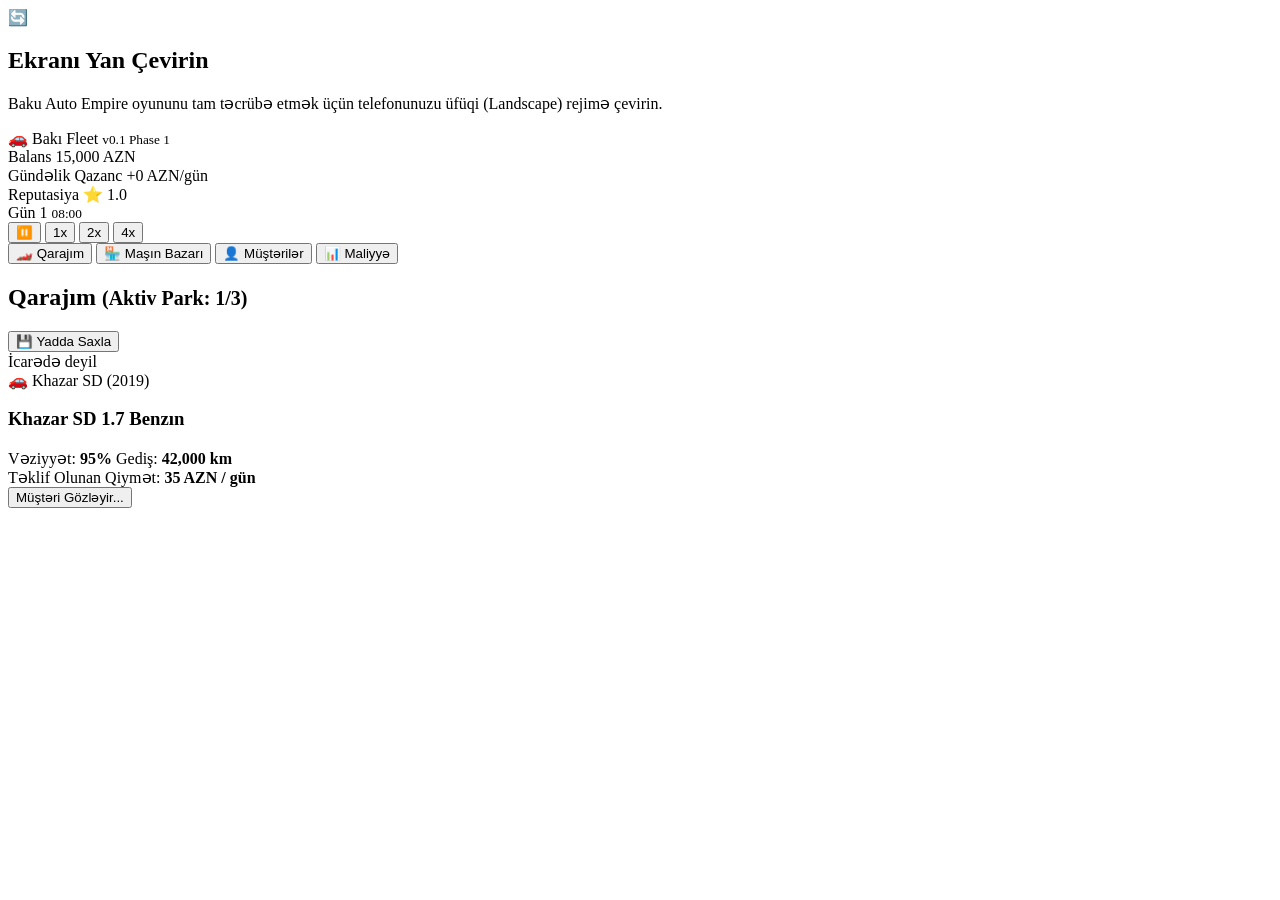
==== indext.html @ 3c3bf1e6 "Create indext.html" ====
<!DOCTYPE html>
<html lang="az">
<head>
    <meta charset="UTF-8">
    <meta name="viewport" content="width=device-width, initial-scale=1.0, maximum-scale=1.0, user-scalable=no">
    <title>Baku Auto Empire - Business Simulator</title>
    <link rel="stylesheet" href="style.css">
    <link href="https://fonts.googleapis.com/css2?family=Inter:wght@400;500;600;700&display=swap" rel="stylesheet">
</head>
<body>

    <!-- Orientation Warning (Telefonda dik tutulanda görünən ekran) -->
    <div id="orientation-overlay">
        <div class="rotate-device-icon">🔄</div>
        <h2>Ekranı Yan Çevirin</h2>
        <p>Baku Auto Empire oyununu tam təcrübə etmək üçün telefonunuzu üfüqi (Landscape) rejimə çevirin.</p>
    </div>

    <!-- Main Game Container -->
    <div id="game-container">
        
        <!-- Header / Top Navigation Bar -->
        <header id="top-bar">
            <div class="brand">
                <span class="logo-icon">🚗</span>
                <span class="logo-text">Bakı Fleet <small>v0.1 Phase 1</small></span>
            </div>

            <div class="stats-group">
                <div class="stat-card">
                    <span class="stat-label">Balans</span>
                    <span class="stat-value" id="balance-display">15,000 AZN</span>
                </div>
                <div class="stat-card">
                    <span class="stat-label">Gündəlik Qazanc</span>
                    <span class="stat-value positive" id="income-display">+0 AZN/gün</span>
                </div>
                <div class="stat-card">
                    <span class="stat-label">Reputasiya</span>
                    <span class="stat-value" id="reputation-display">⭐ 1.0</span>
                </div>
            </div>

            <!-- Time Controls -->
            <div class="time-controls">
                <div class="time-display">
                    <span id="day-display">Gün 1</span>
                    <small id="clock-display">08:00</small>
                </div>
                <div class="speed-btns">
                    <button class="speed-btn" data-speed="0" id="btn-pause">⏸️</button>
                    <button class="speed-btn active" data-speed="1" id="btn-1x">1x</button>
                    <button class="speed-btn" data-speed="2" id="btn-2x">2x</button>
                    <button class="speed-btn" data-speed="4" id="btn-4x">4x</button>
                </div>
            </div>
        </header>

        <!-- Main Dashboard View -->
        <main id="main-content">
            <!-- Navigation Sidebar -->
            <nav id="sidebar">
                <button class="nav-item active" data-tab="garage">🏎️ Qarajım</button>
                <button class="nav-item" data-tab="market">🏪 Maşın Bazarı</button>
                <button class="nav-item" data-tab="customers">👤 Müştərilər</button>
                <button class="nav-item" data-tab="finance">📊 Maliyyə</button>
            </nav>

            <!-- Workspace Content -->
            <section id="tab-content">
                
                <!-- Garage Tab View -->
                <div id="garage-tab" class="tab-pane active">
                    <div class="pane-header">
                        <h2>Qarajım <small>(Aktiv Park: <span id="fleet-count">1</span>/3)</small></h2>
                        <button class="btn btn-primary" id="btn-quick-save">💾 Yadda Saxla</button>
                    </div>

                    <div class="car-grid" id="garage-car-list">
                        <!-- Default Initial Car Card -->
                        <div class="car-card">
                            <div class="car-badge">İcarədə deyil</div>
                            <div class="car-image-placeholder">🚗 Khazar SD (2019)</div>
                            <div class="car-details">
                                <h3>Khazar SD 1.7 Benzın</h3>
                                <div class="car-metrics">
                                    <span>Vəziyyət: <b class="good">95%</b></span>
                                    <span>Gediş: <b>42,000 km</b></span>
                                </div>
                                <div class="car-price-tag">
                                    <span>Təklif Olunan Qiymət:</span>
                                    <strong>35 AZN / gün</strong>
                                </div>
                                <button class="btn btn-action" onclick="alert('Phase 2-də aktivləşəcək!')">Müştəri Gözləyir...</button>
                            </div>
                        </div>
                    </div>
                </div>

            </section>
        </main>

        <!-- Notification Toast System -->
        <div id="toast-container"></div>
    </div>

    <script src="app.js"></script>
</body>
</html>
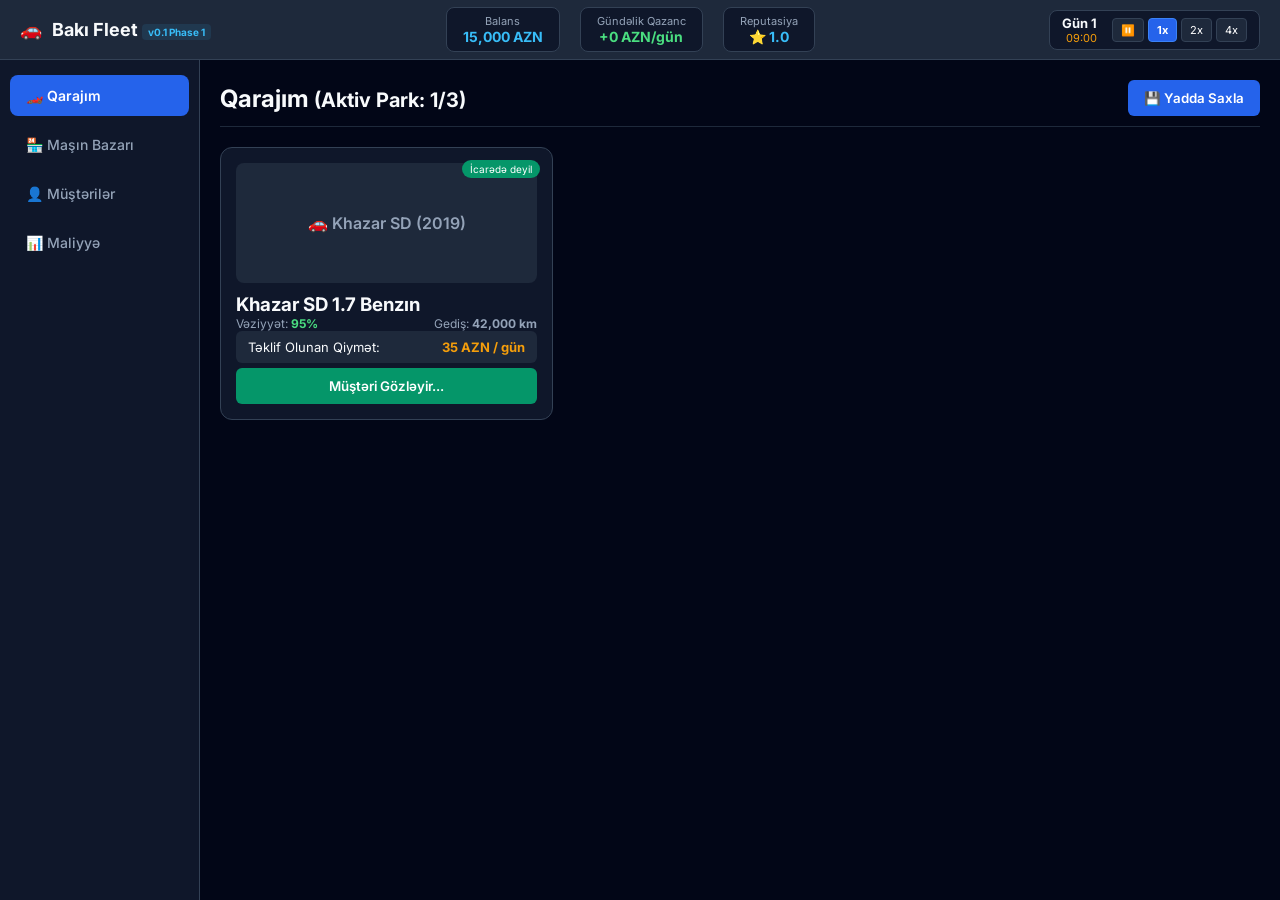
==== commit fa8b950a: "Update indext.html" ====
--- a/indext.html
+++ b/indext.html
@@ -1,4 +1,4 @@
-<!DOCTYPE html>
+<!DOCTYPE html
 <html lang="az">
 <head>
     <meta charset="UTF-8">
--- a/style.css
+++ b/style.css
@@ -0,0 +1,282 @@
+* {
+    box-sizing: border-box;
+    margin: 0;
+    padding: 0;
+    font-family: 'Inter', -apple-system, sans-serif;
+    user-select: none;
+}
+
+body, html {
+    width: 100%;
+    height: 100%;
+    overflow: hidden;
+    background-color: #0f172a;
+    color: #f8fafc;
+}
+
+/* Orientation Lock Message */
+#orientation-overlay {
+    display: none;
+    position: fixed;
+    top: 0; left: 0; width: 100vw; height: 100vh;
+    background: #020617;
+    z-index: 9999;
+    flex-direction: column;
+    justify-content: center;
+    align-items: center;
+    text-align: center;
+    padding: 20px;
+}
+
+.rotate-device-icon {
+    font-size: 64px;
+    animation: rotateAnim 2s infinite ease-in-out;
+    margin-bottom: 20px;
+}
+
+@keyframes rotateAnim {
+    0% { transform: rotate(0deg); }
+    50% { transform: rotate(90deg); }
+    100% { transform: rotate(0deg); }
+}
+
+@media screen and (orientation: portrait) and (max-width: 900px) {
+    #orientation-overlay { display: flex; }
+    #game-container { display: none !important; }
+}
+
+/* App Container */
+#game-container {
+    display: flex;
+    flex-direction: column;
+    width: 100vw;
+    height: 100vh;
+}
+
+/* Top Bar */
+#top-bar {
+    height: 60px;
+    background: #1e293b;
+    border-bottom: 1px solid #334155;
+    display: flex;
+    align-items: center;
+    justify-content: space-between;
+    padding: 0 20px;
+}
+
+.brand {
+    display: flex;
+    align-items: center;
+    gap: 10px;
+    font-weight: 700;
+    font-size: 18px;
+}
+
+.brand small {
+    font-size: 10px;
+    color: #38bdf8;
+    background: rgba(56, 189, 248, 0.1);
+    padding: 2px 6px;
+    border-radius: 4px;
+}
+
+.stats-group {
+    display: flex;
+    gap: 20px;
+}
+
+.stat-card {
+    display: flex;
+    flex-direction: column;
+    align-items: center;
+    background: #0f172a;
+    padding: 6px 16px;
+    border-radius: 8px;
+    border: 1px solid #334155;
+}
+
+.stat-label { font-size: 11px; color: #94a3b8; }
+.stat-value { font-size: 14px; font-weight: 700; color: #38bdf8; }
+.stat-value.positive { color: #4ade80; }
+
+.time-controls {
+    display: flex;
+    align-items: center;
+    gap: 15px;
+    background: #0f172a;
+    padding: 4px 12px;
+    border-radius: 8px;
+    border: 1px solid #334155;
+}
+
+.time-display {
+    display: flex;
+    flex-direction: column;
+    align-items: flex-end;
+}
+
+.time-display span { font-weight: 700; font-size: 13px; color: #f8fafc; }
+.time-display small { font-size: 11px; color: #f59e0b; }
+
+.speed-btns { display: flex; gap: 4px; }
+.speed-btn {
+    background: #1e293b;
+    border: 1px solid #334155;
+    color: #fff;
+    padding: 4px 8px;
+    border-radius: 4px;
+    cursor: pointer;
+    font-size: 11px;
+}
+.speed-btn.active {
+    background: #2563eb;
+    border-color: #3b82f6;
+    font-weight: 700;
+}
+
+/* Main Layout */
+#main-content {
+    flex: 1;
+    display: flex;
+    overflow: hidden;
+}
+
+#sidebar {
+    width: 200px;
+    background: #0f172a;
+    border-right: 1px solid #334155;
+    padding: 15px 10px;
+    display: flex;
+    flex-direction: column;
+    gap: 8px;
+}
+
+.nav-item {
+    background: transparent;
+    border: none;
+    color: #94a3b8;
+    padding: 12px 16px;
+    border-radius: 8px;
+    text-align: left;
+    font-size: 14px;
+    font-weight: 500;
+    cursor: pointer;
+    transition: all 0.2s;
+}
+
+.nav-item:hover { background: #1e293b; color: #fff; }
+.nav-item.active { background: #2563eb; color: #fff; font-weight: 600; }
+
+#tab-content {
+    flex: 1;
+    padding: 20px;
+    overflow-y: auto;
+    background: #020617;
+}
+
+.pane-header {
+    display: flex;
+    justify-content: space-between;
+    align-items: center;
+    margin-bottom: 20px;
+    padding-bottom: 10px;
+    border-bottom: 1px solid #1e293b;
+}
+
+/* Car Grid */
+.car-grid {
+    display: grid;
+    grid-template-columns: repeat(auto-fill, minmax(280px, 1fr));
+    gap: 20px;
+}
+
+.car-card {
+    background: #0f172a;
+    border: 1px solid #334155;
+    border-radius: 12px;
+    padding: 15px;
+    position: relative;
+    display: flex;
+    flex-direction: column;
+    gap: 10px;
+}
+
+.car-badge {
+    position: absolute;
+    top: 12px; right: 12px;
+    background: #059669;
+    color: #fff;
+    font-size: 10px;
+    padding: 3px 8px;
+    border-radius: 20px;
+}
+
+.car-image-placeholder {
+    height: 120px;
+    background: #1e293b;
+    border-radius: 8px;
+    display: flex;
+    align-items: center;
+    justify-content: center;
+    font-weight: 600;
+    color: #94a3b8;
+}
+
+.car-metrics {
+    display: flex;
+    justify-content: space-between;
+    font-size: 12px;
+    color: #94a3b8;
+}
+
+.car-metrics b.good { color: #4ade80; }
+
+.car-price-tag {
+    display: flex;
+    justify-content: space-between;
+    align-items: center;
+    background: #1e293b;
+    padding: 8px 12px;
+    border-radius: 6px;
+    font-size: 13px;
+}
+
+.car-price-tag strong { color: #f59e0b; }
+
+.btn {
+    padding: 10px 16px;
+    border-radius: 6px;
+    border: none;
+    font-weight: 600;
+    cursor: pointer;
+}
+
+.btn-primary { background: #2563eb; color: #fff; }
+.btn-action { background: #059669; color: #fff; width: 100%; margin-top: 5px; }
+
+/* Toast Notifications */
+#toast-container {
+    position: fixed;
+    bottom: 20px;
+    right: 20px;
+    display: flex;
+    flex-direction: column;
+    gap: 10px;
+    z-index: 10000;
+}
+
+.toast {
+    background: #1e293b;
+    color: #fff;
+    border-left: 4px solid #38bdf8;
+    padding: 12px 20px;
+    border-radius: 6px;
+    box-shadow: 0 10px 15px -3px rgba(0, 0, 0, 0.5);
+    font-size: 13px;
+    animation: slideIn 0.3s ease;
+}
+
+@keyframes slideIn {
+    from { transform: translateX(100%); opacity: 0; }
+    to { transform: translateX(0); opacity: 1; }
+}
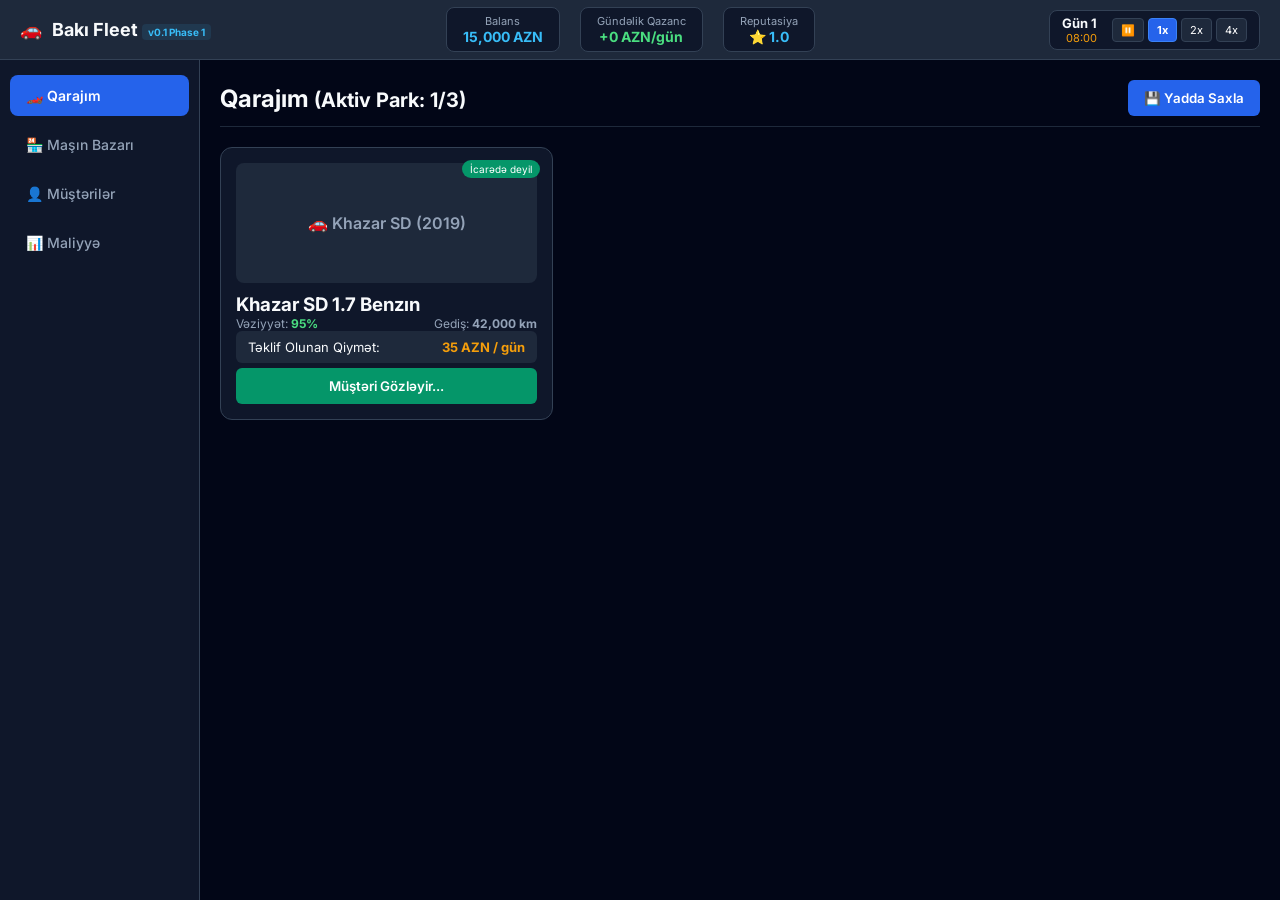
==== commit 515ac37f: "Update index.html" ====
(no text change in the page or its own stylesheets)
